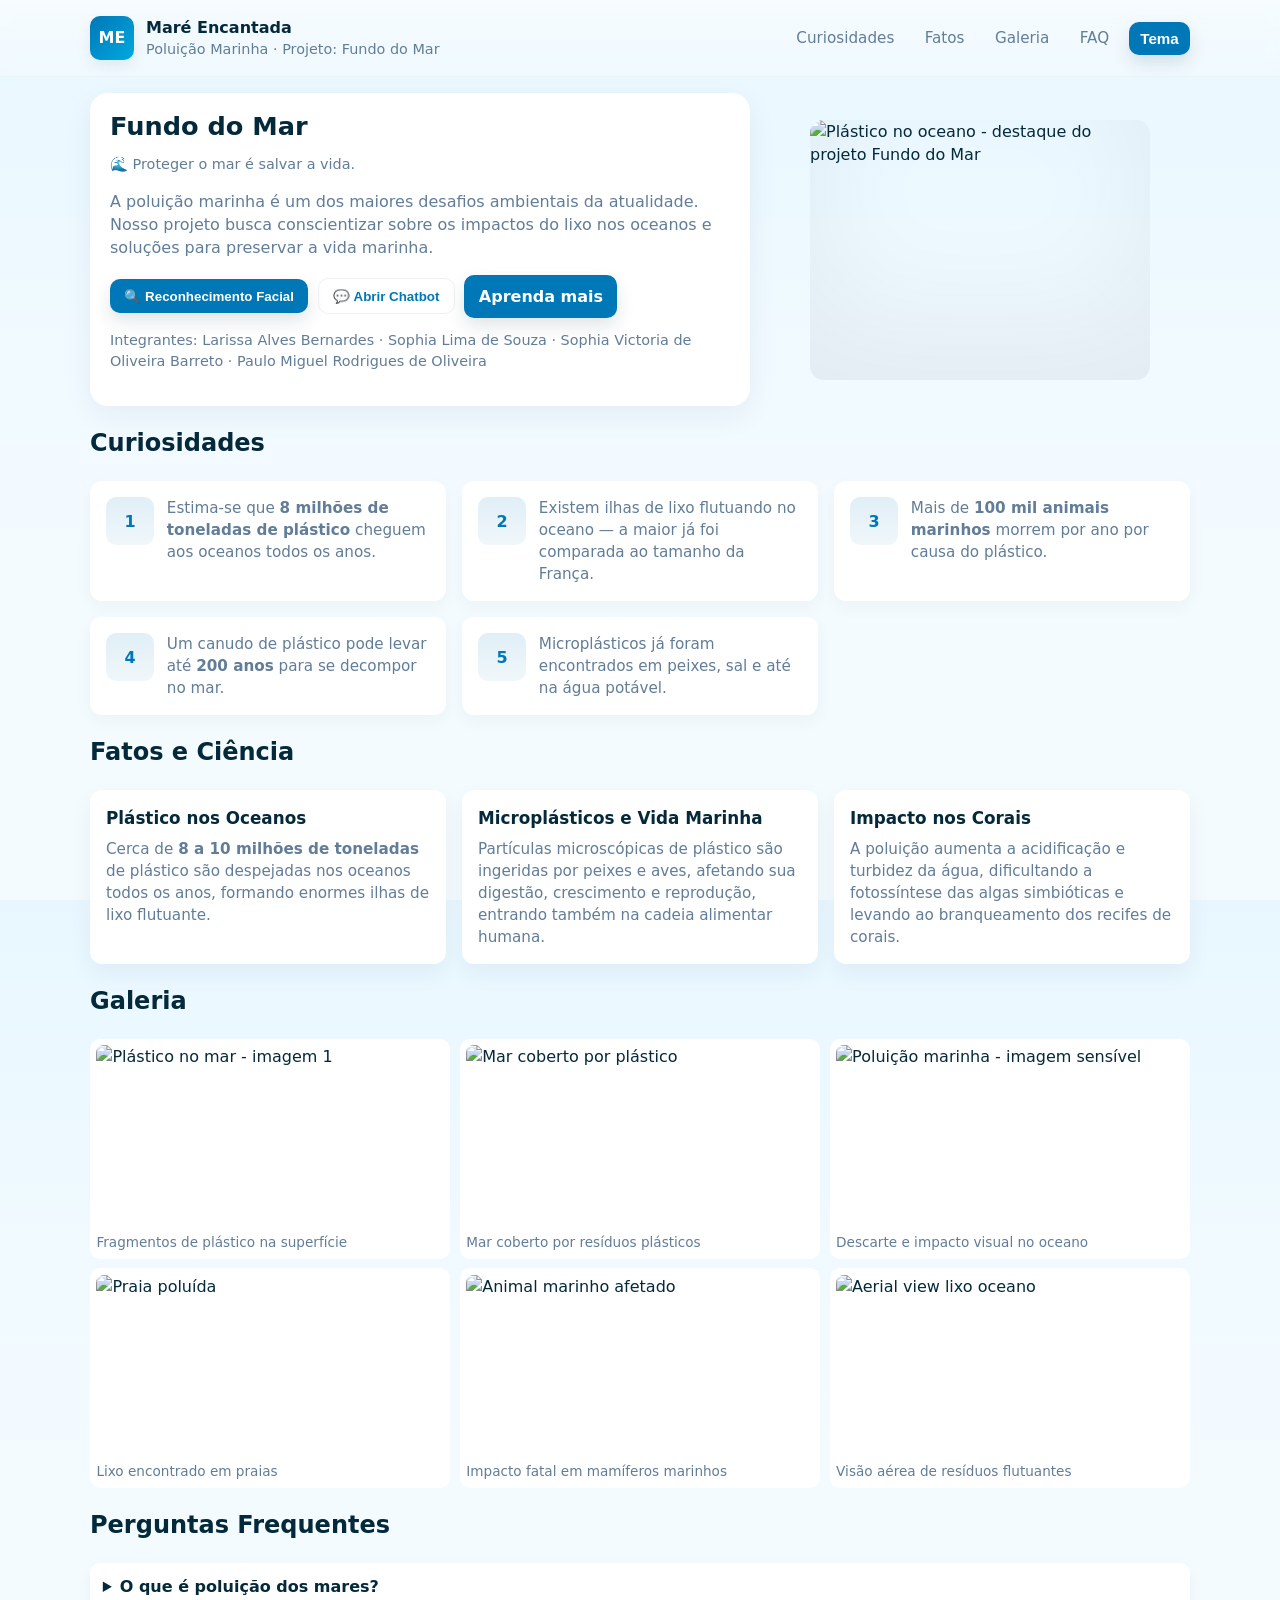
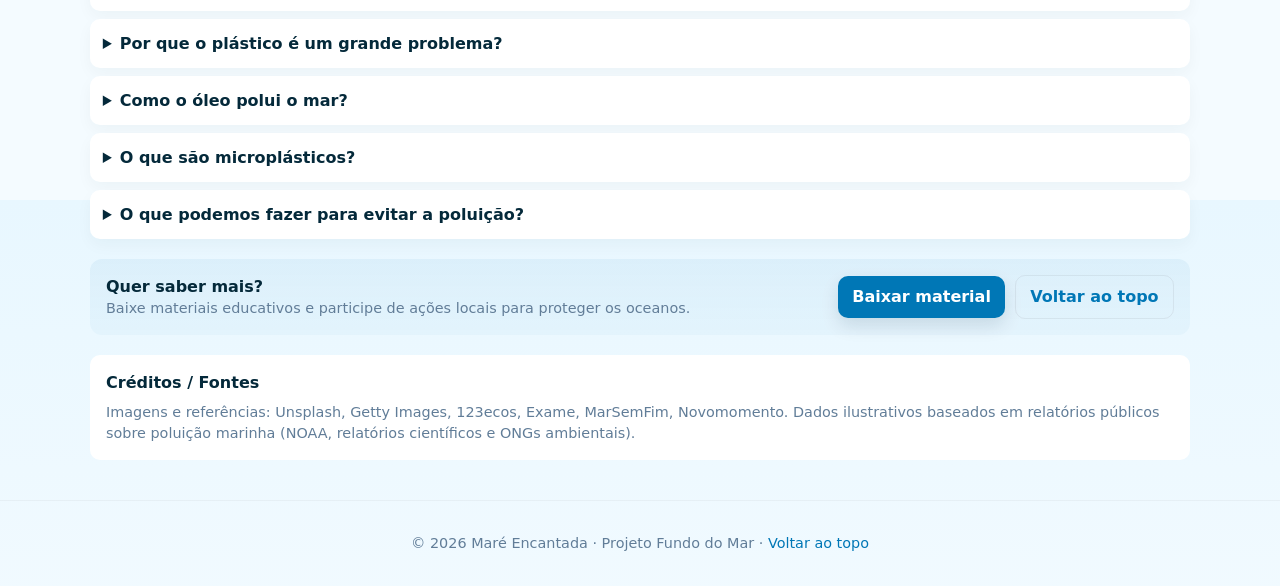
==== public/index.html @ 31da430a "first commit" ====
<!doctype html>
<html lang="pt-BR">
<head>
  <meta charset="utf-8" />
  <meta name="viewport" content="width=device-width,initial-scale=1" />
  <meta name="description" content="Fundo do Mar — projeto educativo sobre poluição marinha: causas, impactos e soluções para proteger nossos oceanos." />
  <title>Fundo do Mar — Maré Encantada | Poluição Marinha</title>
<link rel="stylesheet" href="style.css">
 <!-- Bibliotecas -->
<script defer src="https://cdn.jsdelivr.net/npm/@tensorflow/tfjs@4.8.0/dist/tf.min.js"></script>
<script defer src="https://cdn.jsdelivr.net/npm/face-api.js@0.22.2/dist/face-api.min.js"></script>
</head>
<body>
  <header aria-label="Cabeçalho do site">
    <div class="container" role="navigation">
      <nav>
        <div class="brand">
          <div class="logo" aria-hidden="true">ME</div>
          <div>
            <h1>Maré Encantada</h1>
            <div class="small">Poluição Marinha · Projeto: Fundo do Mar</div>
          </div>
        </div>

        <div class="navlinks" aria-label="Links de navegação">
          <a href="#curiosidades">Curiosidades</a>
          <a href="#fatos">Fatos</a>
          <a href="#galeria">Galeria</a>
          <a href="#faq">FAQ</a>
          <button id="themeToggle" class="btn icon" aria-pressed="false" aria-label="Alternar modo claro e escuro">Tema</button>
        </div>
      </nav>
    </div>
  </header>

  <main class="container" id="top">
    <!-- HERO -->
    <section class="hero" aria-labelledby="hero-title">
      <div class="hero-card fade-in" role="region" aria-labelledby="hero-title" aria-describedby="hero-desc">
        <h2 id="hero-title">Fundo do Mar</h2>
        <p class="small" id="hero-desc">🌊 Proteger o mar é salvar a vida.</p>
        <p class="lead">A poluição marinha é um dos maiores desafios ambientais da atualidade. Nosso projeto busca conscientizar sobre os impactos do lixo nos oceanos e soluções para preservar a vida marinha.</p>

        <div class="hero-actions" role="toolbar" aria-label="Ações principais">
          <button id="abrirIA" class="btn" aria-label="Iniciar reconhecimento facial">🔍 Reconhecimento Facial</button>
          <button id="btnAbrirChatbot" class="btn secondary" aria-label="Abrir chatbot">💬 Abrir Chatbot</button>
          <!-- TODO: Substituir por link real de download de material educativo -->
          <a class="btn" href="#fatos">Aprenda mais</a>
        </div>

        <p class="small" style="margin-top:.8rem;color:var(--muted);">
          Integrantes: Larissa Alves Bernardes · Sophia Lima de Souza · Sophia Victoria de Oliveira Barreto · Paulo Miguel Rodrigues de Oliveira
        </p>
      </div>

      <figure class="hero-figure fade-in" role="img" aria-label="Imagem hero de oceano com plástico">
        <!-- URL_IMAGEM_HERO -->
        <img src="https://images.unsplash.com/photo-1708864162641-c748729de0b3?ixlib=rb-4.1.0&ixid=M3wxMjA3fDB8MHxzZWFyY2h8Nnx8cG9sdWklQzMlQTclQzMlQTNvJTIwbWFyaW5oYXxlbnwwfHwwfHx8MA%3D%3D&fm=jpg&q=60&w=3000"
             alt="Plástico no oceano - destaque do projeto Fundo do Mar" />
      </figure>
    </section>

    <!-- CURIOUSIDADES -->
    <section id="curiosidades" aria-labelledby="cur-title" class="fade-in">
      <h2 id="cur-title">Curiosidades</h2>
      <div class="curiosidades" role="list" aria-label="Lista de curiosidades sobre o mar">
        <article class="curio" role="listitem">
          <div class="icon" aria-hidden="true">1</div>
          <p>Estima-se que <strong>8 milhões de toneladas de plástico</strong> cheguem aos oceanos todos os anos.</p>
        </article>

        <article class="curio" role="listitem">
          <div class="icon" aria-hidden="true">2</div>
          <p>Existem ilhas de lixo flutuando no oceano — a maior já foi comparada ao tamanho da França.</p>
        </article>

        <article class="curio" role="listitem">
          <div class="icon" aria-hidden="true">3</div>
          <p>Mais de <strong>100 mil animais marinhos</strong> morrem por ano por causa do plástico.</p>
        </article>

        <article class="curio" role="listitem">
          <div class="icon" aria-hidden="true">4</div>
          <p>Um canudo de plástico pode levar até <strong>200 anos</strong> para se decompor no mar.</p>
        </article>

        <article class="curio" role="listitem">
          <div class="icon" aria-hidden="true">5</div>
          <p>Microplásticos já foram encontrados em peixes, sal e até na água potável.</p>
        </article>
      </div>
    </section>

    <!-- FATOS / CIÊNCIA -->
    <section id="fatos" aria-labelledby="fatos-title" class="fade-in">
      <h2 id="fatos-title">Fatos e Ciência</h2>
      <div class="fatos" role="list">
        <article class="card" role="listitem" aria-labelledby="f1">
          <h3 id="f1">Plástico nos Oceanos</h3>
          <p>Cerca de <strong>8 a 10 milhões de toneladas</strong> de plástico são despejadas nos oceanos todos os anos, formando enormes ilhas de lixo flutuante.</p>
        </article>

        <article class="card" role="listitem" aria-labelledby="f2">
          <h3 id="f2">Microplásticos e Vida Marinha</h3>
          <p>Partículas microscópicas de plástico são ingeridas por peixes e aves, afetando sua digestão, crescimento e reprodução, entrando também na cadeia alimentar humana.</p>
        </article>

        <article class="card" role="listitem" aria-labelledby="f3">
          <h3 id="f3">Impacto nos Corais</h3>
          <p>A poluição aumenta a acidificação e turbidez da água, dificultando a fotossíntese das algas simbióticas e levando ao branqueamento dos recifes de corais.</p>
        </article>
      </div>
    </section>

    <!-- GALERIA -->
    <section id="galeria" aria-labelledby="gal-title" class="fade-in">
      <h2 id="gal-title">Galeria</h2>
      <div class="galeria" role="list" aria-label="Galeria de imagens sobre poluição marinha">
        <figure role="listitem">
          <img src="https://encrypted-tbn0.gstatic.com/images?q=tbn:ANd9GcSB9kp66JJdtbzZ8VE58AgphvoZmrbwJvdamQ&s" alt="Plástico no mar - imagem 1" />
          <figcaption class="legend">Fragmentos de plástico na superfície</figcaption>
        </figure>

        <figure role="listitem">
          <img src="https://123ecos.com.br/wp-content/uploads/2023/04/Mar-de-plastico.jpg" alt="Mar coberto por plástico" />
          <figcaption class="legend">Mar coberto por resíduos plásticos</figcaption>
        </figure>

        <figure role="listitem">
          <img src="https://images.unsplash.com/photo-1708864162641-c748729de0b3?ixlib=rb-4.1.0&ixid=M3wxMjA3fDB8MHxzZWFyY2h8Nnx8cG9sdWklQzMlQTclQzMlQTNvJTIwbWFyaW5oYXxlbnwwfHwwfHx8MA%3D%3D&fm=jpg&q=60&w=3000" alt="Poluição marinha - imagem sensível" />
          <figcaption class="legend">Descarte e impacto visual no oceano</figcaption>
        </figure>

        <figure role="listitem">
          <img src="https://classic.exame.com/wp-content/uploads/2021/06/GettyImages-1223473775.jpg" alt="Praia poluída" />
          <figcaption class="legend">Lixo encontrado em praias</figcaption>
        </figure>

        <figure role="listitem">
          <img src="https://marsemfim.com.br/wp-content/uploads/2023/11/baleia-morta-por-poluicao-de-plastico.jpg.webp" alt="Animal marinho afetado" />
          <figcaption class="legend">Impacto fatal em mamíferos marinhos</figcaption>
        </figure>

        <figure role="listitem">
          <img src="https://png.pngtree.com/thumb_back/fh260/background/20240925/pngtree-aerial-view-of-plastic-trash-floating-in-the-ocean-symbolizing-environmental-image_16221623.jpg" alt="Aerial view lixo oceano" />
          <figcaption class="legend">Visão aérea de resíduos flutuantes</figcaption>
        </figure>
      </div>
    </section>

    <!-- FAQ -->
    <section id="faq" aria-labelledby="faq-title" class="fade-in">
      <h2 id="faq-title">Perguntas Frequentes</h2>
      <div class="faq" role="list">
        <details>
          <summary>O que é poluição dos mares?</summary>
          <p>É quando lixo, plástico e produtos químicos sujam e prejudicam os oceanos, suas espécies e ecossistemas.</p>
        </details>

        <details>
          <summary>Por que o plástico é um grande problema?</summary>
          <p>Porque demora muitos anos para se decompor e causa morte e sofrimento a muitos animais marinhos.</p>
        </details>

        <details>
          <summary>Como o óleo polui o mar?</summary>
          <p>Ele forma uma camada na água que impede a troca de oxigênio, sufocando peixes, aves e corais.</p>
        </details>

        <details>
          <summary>O que são microplásticos?</summary>
          <p>São pedaços muito pequenos de plástico que se misturam à água e são ingeridos por animais e humanos.</p>
        </details>

        <details>
          <summary>O que podemos fazer para evitar a poluição?</summary>
          <p>Reduzir o uso de plástico descartável, reciclar corretamente e participar de limpezas de praias.</p>
        </details>
      </div>
    </section>

    <!-- CTA -->
    <section class="cta fade-in" role="region" aria-label="Chamada para ação">
      <div>
        <strong>Quer saber mais?</strong>
        <div class="small">Baixe materiais educativos e participe de ações locais para proteger os oceanos.</div>
      </div>
      <div class="links">
        <a class="btn" href="#galeria">Baixar material</a>
        <a class="btn secondary" href="#top">Voltar ao topo</a>
      </div>
    </section>

    <!-- CRÉDITOS / FONTES -->
    <aside aria-label="Créditos e fontes" class="fade-in" style="margin-top:1rem;padding:1rem;border-radius:10px;background:var(--card);">
      <strong>Créditos / Fontes</strong>
      <p class="small" style="margin:.5rem 0 0 0;color:var(--muted);">
        Imagens e referências: Unsplash, Getty Images, 123ecos, Exame, MarSemFim, Novomomento. Dados ilustrativos baseados em relatórios públicos sobre poluição marinha (NOAA, relatórios científicos e ONGs ambientais). 
        <!-- TODO: Substituir por links diretos e referências completas -->
      </p>
    </aside>
  </main>

  <!-- Chatbot aside (off-canvas) -->
  <script src="https://www.gstatic.com/dialogflow-console/fast/messenger/bootstrap.js?v=1"></script>

    <df-messenger
      intent="WELCOME"
      chat-title="Oceandro"
      agent-id="7e9ea28d-fc2a-4f18-a435-1d31267d9a34"
      language-code="pt-br">
    </df-messenger>

  <footer role="contentinfo">
    <div class="container">
      <div>© <span id="year"></span> Maré Encantada · Projeto Fundo do Mar · <a href="#top">Voltar ao topo</a></div>
    </div>
  </footer>
  <!-- MODAL DE RECONHECIMENTO FACIAL -->
<div id="cameraModal" class="modal-camera" aria-hidden="true">
  <div class="modal-camera-content">

    <button id="fecharModal" class="modal-camera-close" title="Fechar">❌</button>

    <h2 class="modal-camera-title">Reconhecimento Facial</h2>

    <div class="modal-video-wrap">
      <video id="video" autoplay muted playsinline></video>
    </div>

    <div class="modal-camera-controls">
      <button id="tirarFoto" class="modal-camera-btn" title="Tirar foto">📸 Tirar Foto</button>
    </div>

    <p id="modalStatus" class="modal-camera-status">Aguardando...</p>

    <canvas id="fotoCanvas" style="display:none;"></canvas>

  </div>
</div>
<script src="script.js" defer></script>
</body>
</html>
---- public/style.css ----
/* TODO: Personalizar cores e fontes conforme o gosto da equipe */
    :root{
      --bg:#e8f7ff;
      --card:#ffffff;
      --accent:#0077b6;
      --muted:#617d98;
      --glass: rgba(255,255,255,0.6);
      --dark-bg:#052235;
      --dark-card:#0b2335;
      --transition: 300ms ease;
    }

    /* Dark theme variables (toggle .dark on <body>) */
    body.dark{
      --bg: #071426;
      --card: #071f2b;
      --accent: #2bd1ff;
      --muted: #9fb7c6;
      --glass: rgba(255,255,255,0.04);
    }

    html,body{height:100%;}
    body{
      margin:0;
      font-family: system-ui, -apple-system, "Segoe UI", Roboto, "Helvetica Neue", Arial;
      background: linear-gradient(180deg, var(--bg) 0%, #f4fbff 60%);
      color:#04293a;
      -webkit-font-smoothing:antialiased;
      -moz-osx-font-smoothing:grayscale;
      line-height:1.45;
      transition: background var(--transition), color var(--transition);
      scroll-behavior:smooth;
    }

    a{color:var(--accent); text-decoration:none;}
    header{
      position:sticky;
      top:0;
      z-index:40;
      backdrop-filter: blur(6px);
      background: linear-gradient(180deg, rgba(255,255,255,0.6), rgba(255,255,255,0.3));
      border-bottom: 1px solid rgba(0,0,0,0.04);
      transition: background var(--transition);
    }
    body.dark header{
      background: linear-gradient(180deg, rgba(7,20,38,0.85), rgba(7,20,38,0.7));
      border-bottom-color: rgba(255,255,255,0.03);
    }

    .container{
      max-width:1100px;
      margin:0 auto;
      padding:1rem;
    }

    nav{
      display:flex;
      gap:1rem;
      align-items:center;
      justify-content:space-between;
    }
    .brand{display:flex;gap:.75rem;align-items:center;}
    .brand .logo{
      width:44px;height:44px;border-radius:10px;
      background:linear-gradient(135deg,var(--accent), #00a9e0);
      display:flex;align-items:center;justify-content:center;color:white;font-weight:700;
      box-shadow:0 6px 14px rgba(2,40,60,0.08);
      flex:0 0 44px;
    }
    .brand h1{font-size:1rem;margin:0;}
    .navlinks{display:flex;gap:.6rem;align-items:center;}
    .navlinks a{padding:.4rem .65rem;border-radius:8px;font-size:.95rem;color:var(--muted);}
    .navlinks a:focus, .navlinks a:hover{background:var(--glass);outline:2px solid transparent;box-shadow:0 4px 12px rgba(2,40,60,0.04);}

    main{padding:1.25rem 0;}
    .hero{
      display:grid;
      grid-template-columns: 1fr 420px;
      gap:1.25rem;
      align-items:center;
      margin-bottom:1.25rem;
    }

    @media (max-width:900px){
      .hero{grid-template-columns:1fr; text-align:center;}
      .hero .hero-actions{justify-content:center;}
    }

    .hero-card{
      background:var(--card);
      border-radius:18px;
      padding:1.25rem;
      box-shadow:0 10px 30px rgba(2,40,60,0.06);
      transition: transform var(--transition), box-shadow var(--transition);
    }
    .hero-card:hover{transform:translateY(-6px);box-shadow:0 18px 36px rgba(2,40,60,0.09);}

    .hero h2{margin:0;font-size:1.6rem;line-height:1.05;}
    .hero p.lead{margin:.5rem 0 1rem;color:var(--muted);}

    .hero-figure{
      border-radius:14px;
      overflow:hidden;
      box-shadow: inset 0 -60px 120px rgba(0,0,0,0.06);
    }
    .hero-figure img{width:100%;height:100%;object-fit:cover;display:block;min-height:260px;}

    .btn{
      display:inline-flex;align-items:center;gap:.6rem;border:0;padding:.6rem .9rem;border-radius:10px;cursor:pointer;
      background:var(--accent);color:white;font-weight:600;box-shadow: 0 8px 18px rgba(2,40,60,0.12);
      transition: transform var(--transition), box-shadow var(--transition), opacity var(--transition);
    }
    .btn:active{transform:translateY(1px);}
    .btn.secondary{background:transparent;color:var(--accent);border:1px solid rgba(0,0,0,0.06);box-shadow:none;}
    .btn.icon{padding:.5rem .7rem;font-size:.95rem;}

    .hero-actions{display:flex;gap:.6rem;flex-wrap:wrap;align-items:center;}
    .small{font-size:.9rem;color:var(--muted);}

    /* Curiosidades */
    .curiosidades{
      display:grid;
      grid-template-columns: repeat(3,1fr);
      gap:1rem;
      margin:1rem 0;
    }
    @media (max-width:800px){ .curiosidades{grid-template-columns:repeat(1,1fr);} }
    .curio{
      background:var(--card);
      padding:1rem;
      border-radius:12px;
      display:flex;gap:.8rem;align-items:flex-start;
      box-shadow:0 6px 18px rgba(2,40,60,0.04);
      transition: transform var(--transition);
    }
    .curio .icon{
      width:48px;height:48px;border-radius:10px;display:flex;align-items:center;justify-content:center;
      background:linear-gradient(180deg, rgba(0,119,182,0.12), rgba(0,119,182,0.06));
      font-weight:700;color:var(--accent);
      flex:0 0 48px;
    }
    .curio p{margin:0;font-size:.95rem;color:var(--muted);}

    /* Fatos / ciência */
    .fatos{
      display:grid;
      grid-template-columns: repeat(3,1fr);
      gap:1rem;margin:1rem 0;
    }
    @media (max-width:1000px){ .fatos{grid-template-columns:repeat(1,1fr);} }
    .card{
      background:var(--card);padding:1rem;border-radius:12px;box-shadow:0 10px 24px rgba(2,40,60,0.05);
    }
    .card h3{margin:0 0 .5rem 0;font-size:1.05rem;}
    .card p{margin:0;color:var(--muted);font-size:.95rem;}

    /* Galeria */
    .galeria{
      display:grid;
      grid-template-columns: repeat(3,1fr);
      gap:.6rem;margin:1rem 0;
    }
    @media (max-width:900px){ .galeria{grid-template-columns:repeat(2,1fr);} }
    @media (max-width:520px){ .galeria{grid-template-columns:repeat(1,1fr);} }
    .galeria figure{margin:0;background:var(--card);padding:.4rem;border-radius:10px;overflow:hidden;}
    .galeria img{width:100%;height:180px;object-fit:cover;border-radius:8px;display:block;transition: transform var(--transition);}
    .galeria img:hover{transform:scale(1.03);}

    .legend{font-size:.85rem;color:var(--muted);padding:.45rem 0 0 0;}

    /* FAQ */
    .faq{margin:1rem 0;}
    details{background:var(--card);padding:.8rem;border-radius:10px;margin-bottom:.5rem;box-shadow:0 6px 16px rgba(2,40,60,0.04);}
    summary{font-weight:600;cursor:pointer;outline:none;}
    details[open]{box-shadow:0 10px 26px rgba(2,40,60,0.06);}

    /* CTA */
    .cta{
      display:flex;gap:1rem;align-items:center;justify-content:space-between;margin:1.25rem 0;padding:1rem;border-radius:12px;background:linear-gradient(180deg, rgba(0,119,182,0.06), rgba(0,119,182,0.03));
    }
    .cta .links{display:flex;gap:.6rem;align-items:center;}

    /* Chatbot aside (off-canvas) */
    aside#chatbot{
      position:fixed;right:0;top:0;height:100vh;width:360px;max-width:92%;
      background:var(--card);box-shadow:-10px 0 40px rgba(2,40,60,0.12);transform:translateX(110%);transition:transform 350ms cubic-bezier(.2,.9,.2,1);
      z-index:60;padding:1rem;display:flex;flex-direction:column;gap:.6rem;
    }
    aside#chatbot.open{transform:translateX(0%);}
    aside header{display:flex;justify-content:space-between;align-items:center;}
    .chat-history{flex:1;overflow:auto;padding:.6rem;background:linear-gradient(180deg, rgba(2,40,60,0.02), rgba(2,40,60,0.01));border-radius:8px;}
    .chat-entry{display:flex;gap:.5rem;margin-bottom:.5rem;}
    .chat-entry .bubble{background:var(--glass);padding:.45rem .6rem;border-radius:8px;max-width:80%;font-size:.95rem;color:var(--muted);}

    .chat-controls{display:flex;gap:.5rem;align-items:center;}
    .visually-hidden{position:absolute!important;height:1px;width:1px;overflow:hidden;clip:rect(1px,1px,1px,1px);white-space:nowrap;}

    footer{
      margin-top:1.5rem;padding:1rem 0;text-align:center;color:var(--muted);font-size:.9rem;
      border-top:1px solid rgba(0,0,0,0.04);
    }

    /* tiny animations */
    .fade-in{animation: fadeIn .8s ease both;}
    @keyframes fadeIn{from{opacity:0;transform:translateY(8px)} to{opacity:1;transform:none}}

    /* Accessibility focus */
    :focus{outline: 3px solid rgba(2,119,182,0.18);outline-offset:3px;border-radius:6px;}

  /* ============================
/* ============================
MODAL DE RECONHECIMENTO FACIAL
============================ */

.modal-camera{
position: fixed;
inset: 0;
background: rgba(0,0,0,0.45);
backdrop-filter: blur(6px);
display: flex;
align-items: center;
justify-content: center;
opacity: 0;
pointer-events: none;
transition: opacity var(--transition);
z-index: 2000;
}

.modal-camera.open{
opacity: 1;
pointer-events: all;
}

.modal-camera-content{
width: 92%;
max-width: 480px;
background: var(--card);
border-radius: 16px;
padding: 24px;
box-shadow: var(--shadow);
position: relative;
display: flex;
flex-direction: column;
gap: 18px;
animation: fadeUp 500ms ease both;
backdrop-filter: blur(6px);
}

.modal-camera-close{
position: absolute;
top: 10px;
right: 10px;
background: transparent;
border: none;
font-size: 1.35rem;
cursor: pointer;
color: var(--muted);
transition: transform var(--transition), color var(--transition);
}

.modal-camera-close:hover{
transform: scale(1.2);
color: var(--accent);
}

.modal-camera-title{
margin: 0;
color: var(--accent);
font-size: 1.45rem;
font-weight: 700;
text-align: center;
letter-spacing: .4px;
}

.modal-video-wrap{
width: 100%;
border-radius: 14px;
overflow: hidden;
background: #000;
box-shadow: var(--shadow);
position: relative;
}

.modal-video-wrap video{
width: 100%;
height: auto;
display: block;
background: #000;
}

.modal-camera-controls{
display: flex;
justify-content: center;
margin-top: 6px;
}

.modal-camera-btn{
padding: 11px 18px;
cursor: pointer;
border: 0;
border-radius: 12px;
background: linear-gradient(90deg,var(--accent),var(--accent-2));
color: #fff;
font-weight: 700;
font-size: 1rem;
transition: transform var(--transition), box-shadow var(--transition);
box-shadow: var(--shadow);
}

.modal-camera-btn:hover{
transform: translateY(-5px);
}

.modal-camera-status{
margin: 0;
text-align: center;
color: var(--muted);
font-size: 1rem;
background: var(--glass);
padding: 10px;
border-radius: 10px;
box-shadow: var(--shadow);
}

#fotoCanvas{
display: none;
}

/* Responsivo */
@media (max-width: 480px){
.modal-camera-content{
padding: 18px;
gap: 14px;
}

.modal-camera-btn{
width: 100%;
}
}

df-messenger {
  transform: scale(0);
  opacity: 0;
  pointer-events: none;
  transition: 0.3s ease;
}
df-messenger.aberto {
  transform: scale(1);
  opacity: 1;
  pointer-events: auto;
}
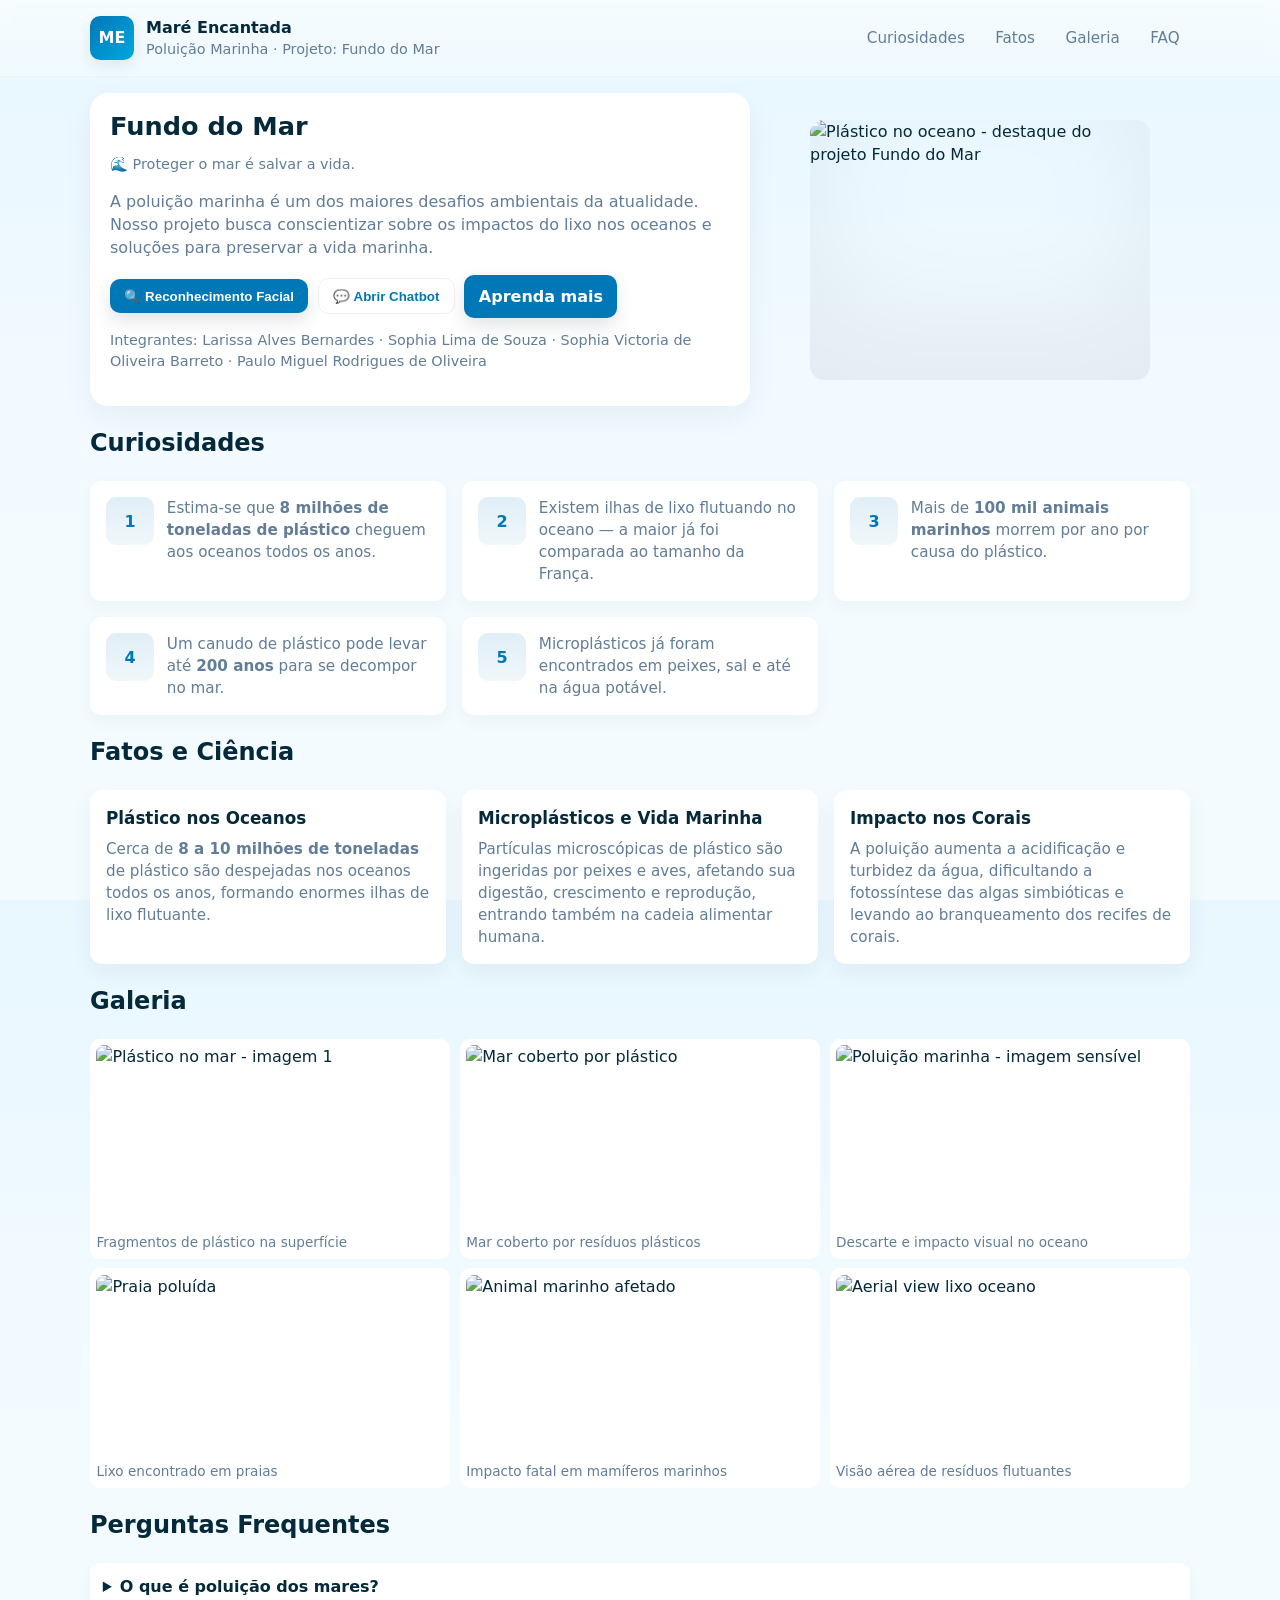
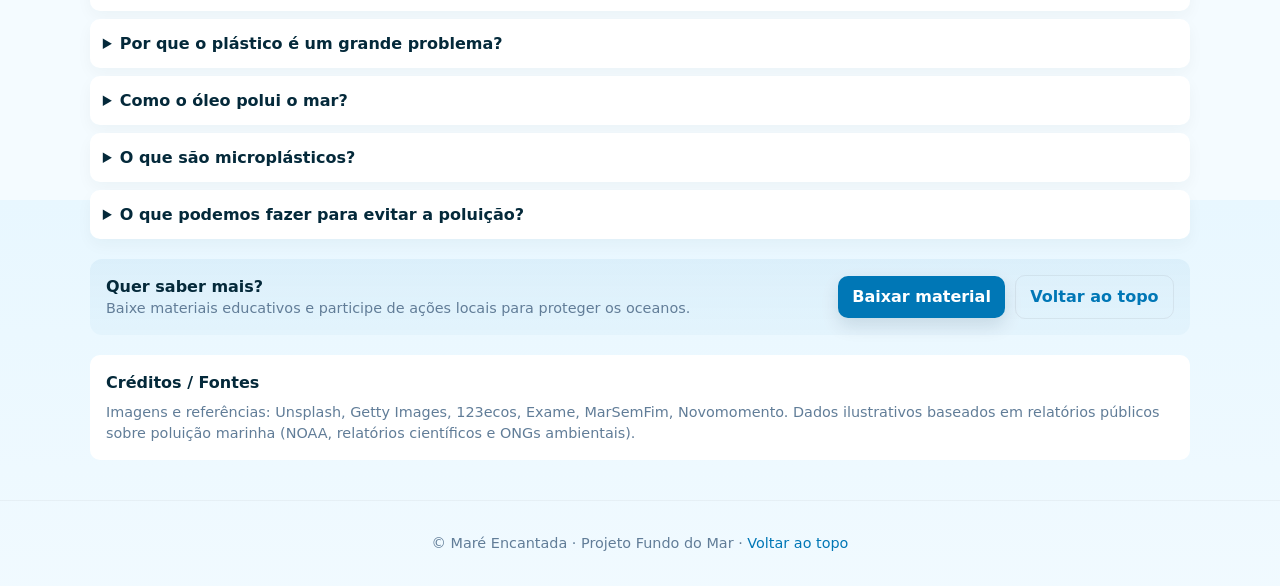
==== commit 77f53ef4: "style: Ajustando alguns detalhes" ====
--- a/public/index.html
+++ b/public/index.html
@@ -27,7 +27,6 @@
           <a href="#fatos">Fatos</a>
           <a href="#galeria">Galeria</a>
           <a href="#faq">FAQ</a>
-          <button id="themeToggle" class="btn icon" aria-pressed="false" aria-label="Alternar modo claro e escuro">Tema</button>
         </div>
       </nav>
     </div>
